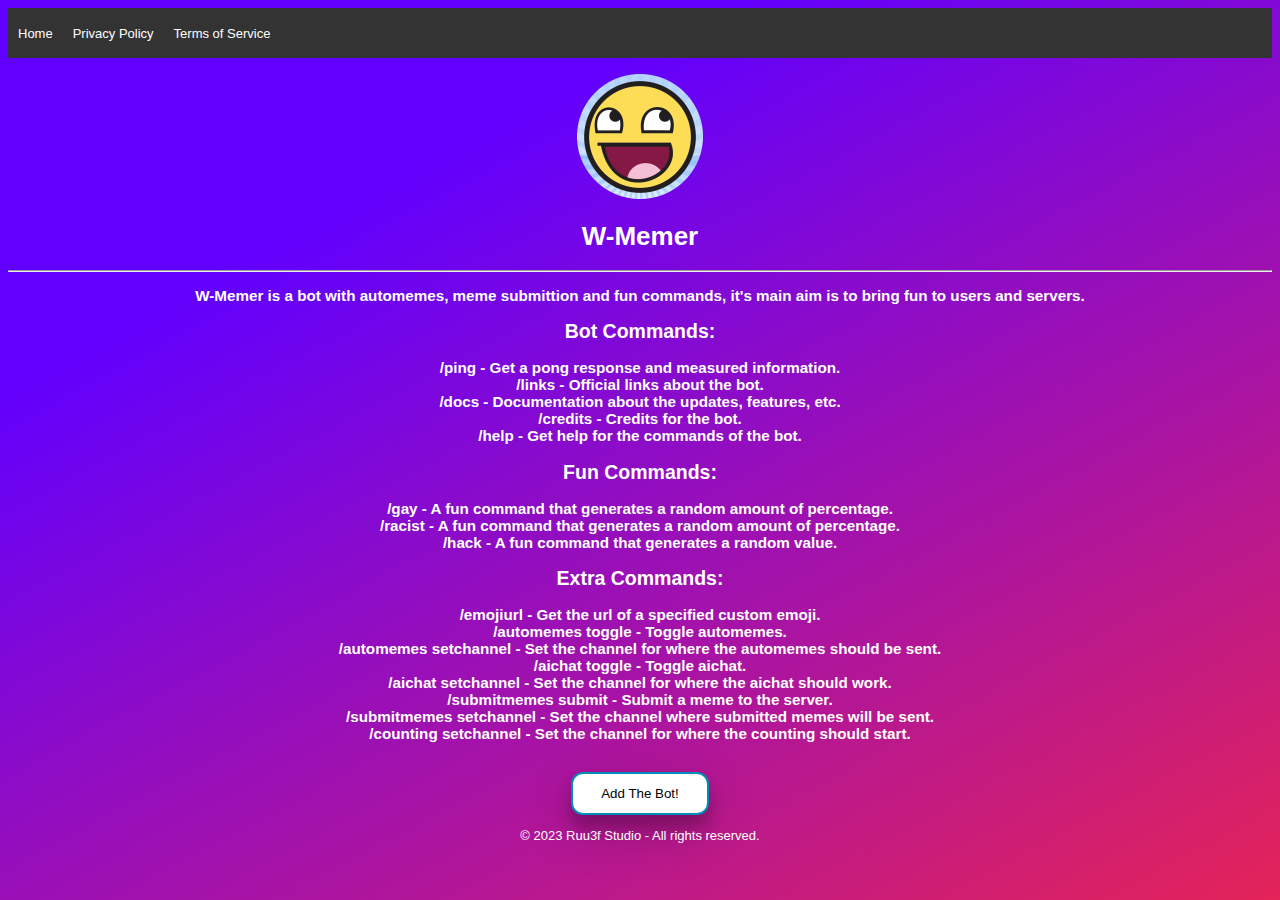
==== index.html @ cdd9741a "Add files via upload" ====
<!doctype html>
<html>
<head>
<title>W-Memer</title>
<link rel="icon" type="image/x-icon" href="logo.png">
<meta property="description" content="Official website for W-Memer discord bot.">
<meta name="theme-color" content="#2f3136">
<style>
body {
color: white;
background-image: url("bgimg.png");
font-family: sans-serif;
font-style: normal;
font-size: 13px;
}
button {
background-color: white;
color: black;
transition-duration: 0.4s;
box-shadow: 0 12px 16px 0 rgba(0,0,0,0.24), 0 17px 50px 0 rgba(0,0,0,0.19);
border-radius: 12px;
padding: 12px 28px;
border: 2px solid #008CBA;
}
nav {
  display: flex;
  justify-content: space-between;
  align-items: center;
  background-color: #333;
  color: #fff;
  height: 50px;
}

nav ul {
  display: flex;
  list-style: none;
  margin: 0;
  padding: 0;
}

nav li {
  margin: 0 10px;
}

nav a {
  color: #fff;
  text-decoration: none;
}

nav a:hover {
  color: #ccc;
}

</style>
</head>
<body align="center">
    <nav>
        <ul>
          <li><a href="index.html">Home</a></li>
          <li><a href="privacypolicy.html">Privacy Policy</a></li>
          <li><a href="termsofservice.html">Terms of Service</a></li>
        </ul>
      </nav>
<br>      
<img src="logo.png">
<h1>W-Memer</h1>
<hr>
<h3>W-Memer is a bot with automemes, meme submittion and fun commands, it's main aim is to bring fun to users and servers.</h3>
    <h2>Bot Commands:</h2>
    <h3>
    /ping - Get a pong response and measured information.
    <br>
    /links - Official links about the bot.
    <br>
    /docs - Documentation about the updates, features, etc.
    <br>
    /credits - Credits for the bot.
    <br>
    /help - Get help for the commands of the bot.
  </h3>
    <h2>Fun Commands:</h2>
    <h3>
    /gay - A fun command that generates a random amount of percentage.
    <br>
    /racist - A fun command that generates a random amount of percentage.
    <br>
    /hack - A fun command that generates a random value.
  </h3>
    <h2>Extra Commands:</h2>
  <h3>
    /emojiurl - Get the url of a specified custom emoji.
    <br>
    /automemes toggle - Toggle automemes.
    <br>
    /automemes setchannel - Set the channel for where the automemes should be sent.
    <br>
    /aichat toggle - Toggle aichat.
    <br>
    /aichat setchannel - Set the channel for where the aichat should work.
    <br>
    /submitmemes submit - Submit a meme to the server.
    <br>
    /submitmemes setchannel - Set the channel where submitted memes will be sent.
    <br>
    /counting setchannel - Set the channel for where the counting should start.
  </h3>
<br>
<a href=https://dsc.gg/w-memer>
<button>Add The Bot!</button>
</a>
<br>
<footer class="border-t border-gray-200 dark:border-slate-800">
    <div class="max-w-6xl mx-auto px-4 sm:px-6">
      <p class="my-0 copy text-center">&copy; 2023 Ruu3f Studio - All rights reserved.</p>
      </div>
      </footer>

</body>
</html>
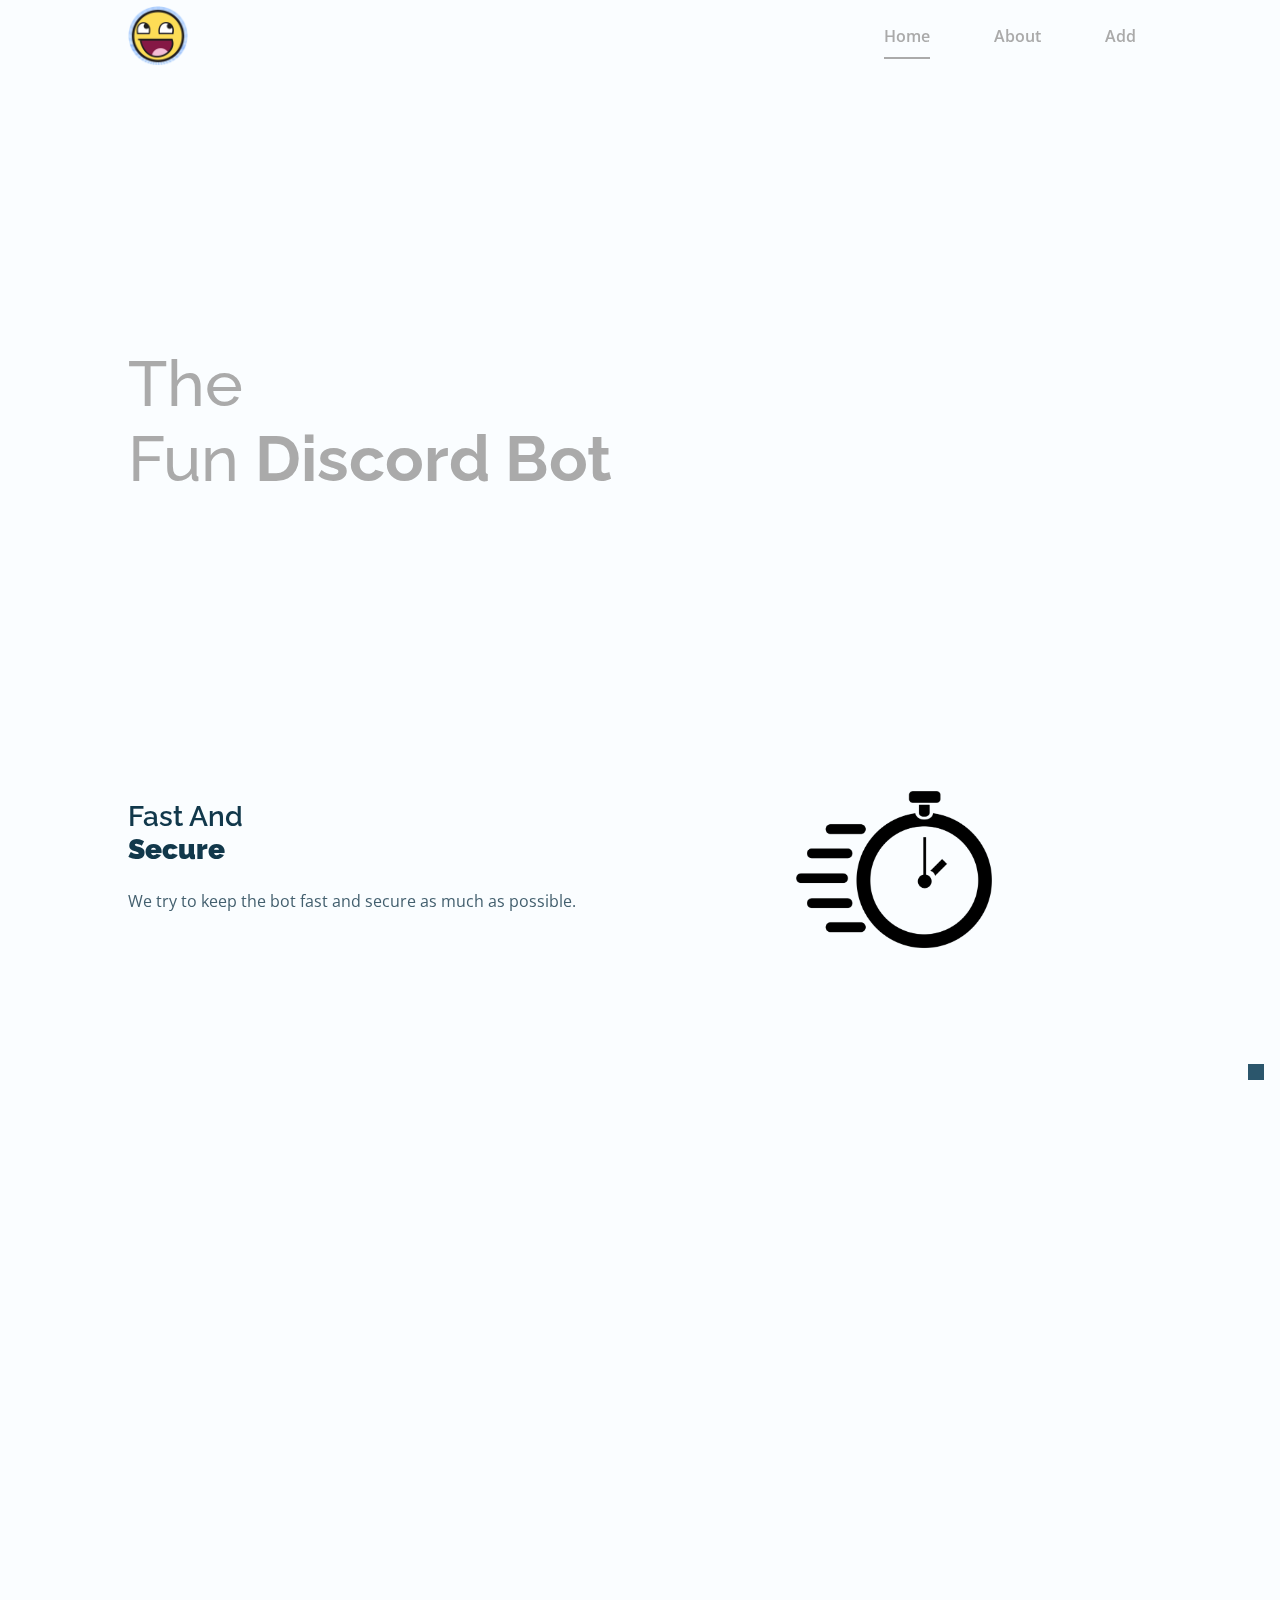
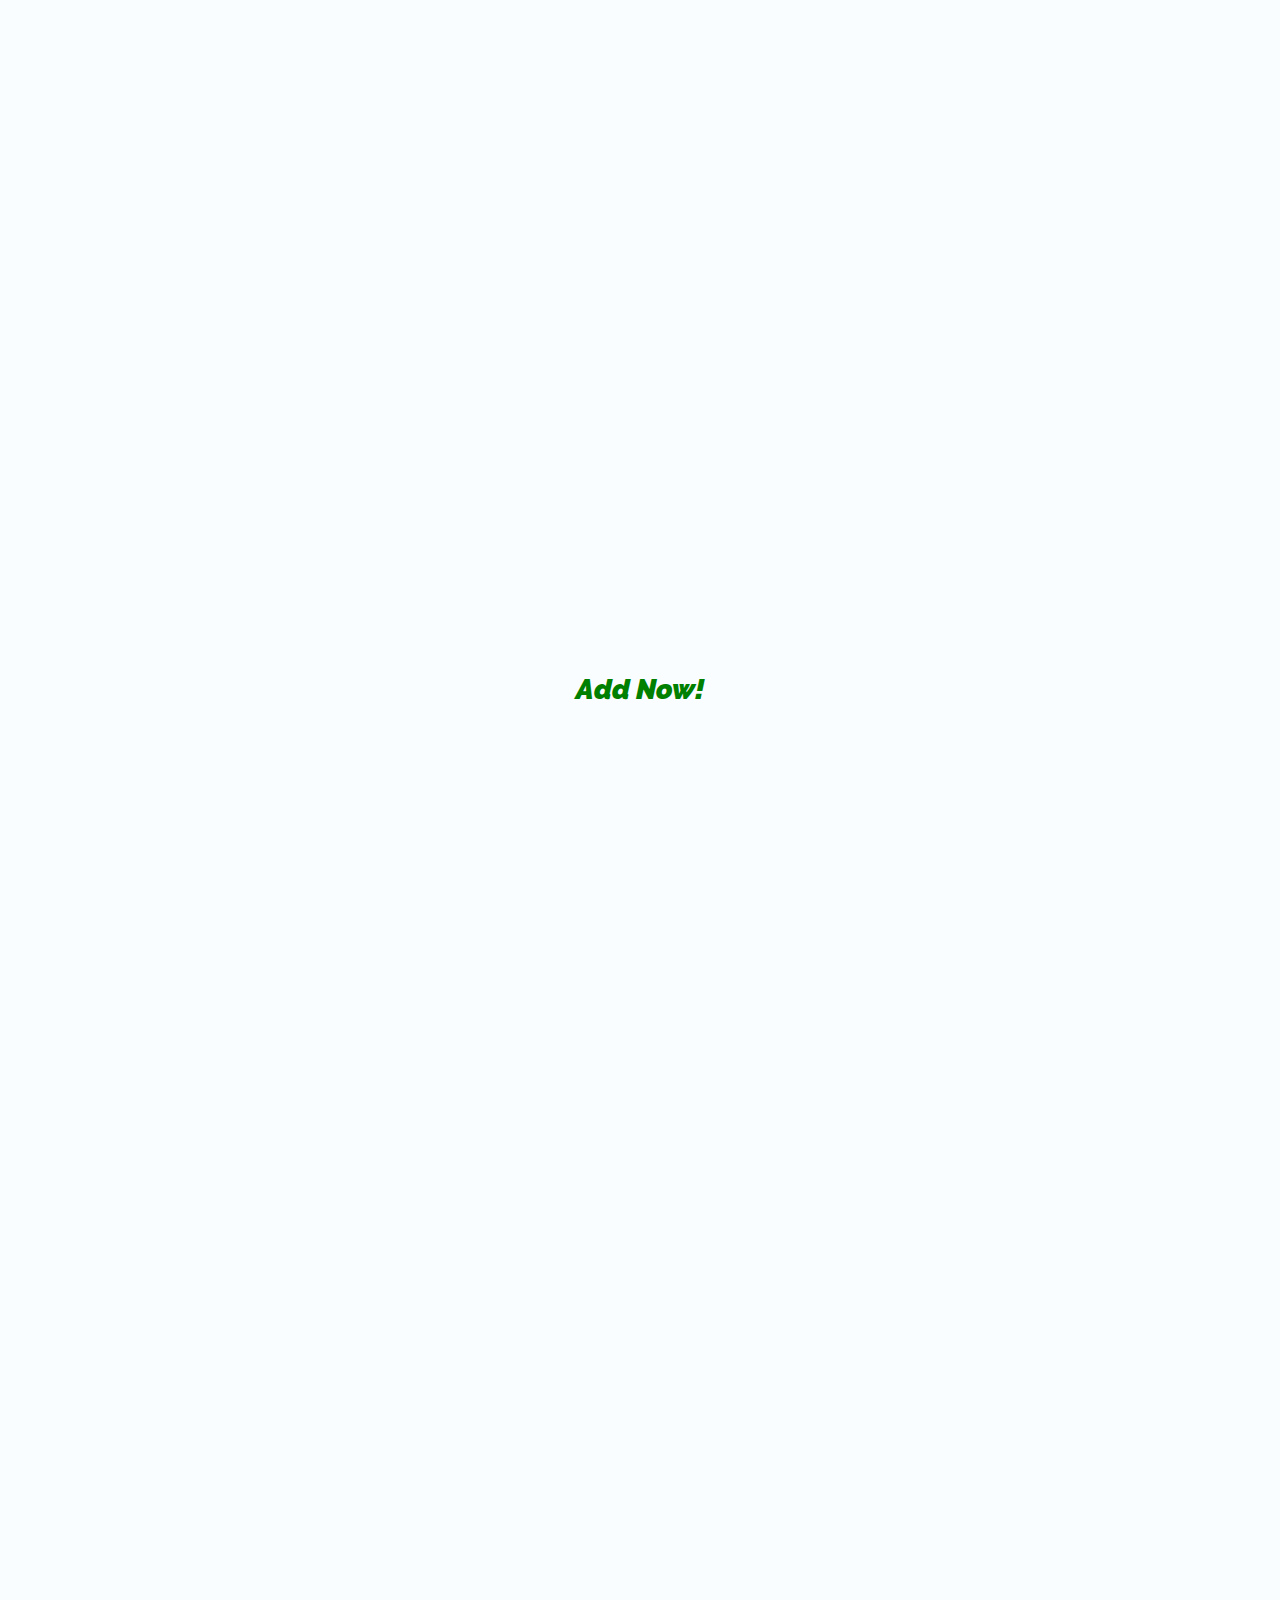
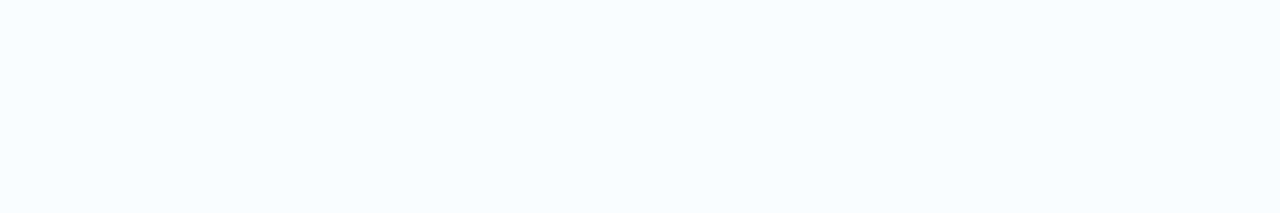
==== commit 44e07810: "Add files via upload" ====
--- a/index.html
+++ b/index.html
@@ -1,119 +1,242 @@
-<!doctype html>
-<html>
-<head>
-<title>W-Memer</title>
-<link rel="icon" type="image/x-icon" href="logo.png">
-<meta property="description" content="Official website for W-Memer discord bot.">
-<meta name="theme-color" content="#2f3136">
-<style>
-body {
-color: white;
-background-image: url("bgimg.png");
-font-family: sans-serif;
-font-style: normal;
-font-size: 13px;
-}
-button {
-background-color: white;
-color: black;
-transition-duration: 0.4s;
-box-shadow: 0 12px 16px 0 rgba(0,0,0,0.24), 0 17px 50px 0 rgba(0,0,0,0.19);
-border-radius: 12px;
-padding: 12px 28px;
-border: 2px solid #008CBA;
-}
-nav {
-  display: flex;
-  justify-content: space-between;
-  align-items: center;
-  background-color: #333;
-  color: #fff;
-  height: 50px;
-}
-
-nav ul {
-  display: flex;
-  list-style: none;
-  margin: 0;
-  padding: 0;
-}
-
-nav li {
-  margin: 0 10px;
-}
-
-nav a {
-  color: #fff;
-  text-decoration: none;
-}
-
-nav a:hover {
-  color: #ccc;
-}
-
-</style>
-</head>
-<body align="center">
-    <nav>
-        <ul>
-          <li><a href="index.html">Home</a></li>
-          <li><a href="privacypolicy.html">Privacy Policy</a></li>
-          <li><a href="termsofservice.html">Terms of Service</a></li>
-        </ul>
-      </nav>
-<br>      
-<img src="logo.png">
-<h1>W-Memer</h1>
-<hr>
-<h3>W-Memer is a bot with automemes, meme submittion and fun commands, it's main aim is to bring fun to users and servers.</h3>
-    <h2>Bot Commands:</h2>
-    <h3>
-    /ping - Get a pong response and measured information.
-    <br>
-    /links - Official links about the bot.
-    <br>
-    /docs - Documentation about the updates, features, etc.
-    <br>
-    /credits - Credits for the bot.
-    <br>
-    /help - Get help for the commands of the bot.
-  </h3>
-    <h2>Fun Commands:</h2>
-    <h3>
-    /gay - A fun command that generates a random amount of percentage.
-    <br>
-    /racist - A fun command that generates a random amount of percentage.
-    <br>
-    /hack - A fun command that generates a random value.
-  </h3>
-    <h2>Extra Commands:</h2>
-  <h3>
-    /emojiurl - Get the url of a specified custom emoji.
-    <br>
-    /automemes toggle - Toggle automemes.
-    <br>
-    /automemes setchannel - Set the channel for where the automemes should be sent.
-    <br>
-    /aichat toggle - Toggle aichat.
-    <br>
-    /aichat setchannel - Set the channel for where the aichat should work.
-    <br>
-    /submitmemes submit - Submit a meme to the server.
-    <br>
-    /submitmemes setchannel - Set the channel where submitted memes will be sent.
-    <br>
-    /counting setchannel - Set the channel for where the counting should start.
-  </h3>
-<br>
-<a href=https://dsc.gg/w-memer>
-<button>Add The Bot!</button>
-</a>
-<br>
-<footer class="border-t border-gray-200 dark:border-slate-800">
-    <div class="max-w-6xl mx-auto px-4 sm:px-6">
-      <p class="my-0 copy text-center">&copy; 2023 Ruu3f Studio - All rights reserved.</p>
-      </div>
-      </footer>
-
-</body>
-</html>+<!DOCTYPE html>
+    <html lang="en">
+    <head>
+        <meta charset="UTF-8">
+        <meta name="viewport" content="width=device-width, initial-scale=1.0">
+
+        <link rel="shortcut icon" href="assets/img/favicon.png" type="image/png">
+
+        <!--=============== REMIXICONS ===============-->
+        <link href="https://cdn.jsdelivr.net/npm/remixicon@2.5.0/fonts/remixicon.css" rel="stylesheet">
+        
+        <!--=============== SWIPER CSS ===============-->
+        <link rel="stylesheet" href="swiper-bundle.min.css">
+
+        <!--=============== CSS ===============-->
+        <link rel="stylesheet" href="styles.css">
+
+        <title>W-Memer</title>
+        <link rel="icon" type="image/x-icon" href="logo.png">
+        <meta property="description" content="Official website for W-Memer discord bot.">
+        <meta name="theme-color" content="#2f3136">
+    </head>
+    <body link=green alink=green vlink=green>
+        <header class="header" id="header">
+            <nav class="nav container">
+                <a href="#" class="nav__logo">
+				<img src='logo.png' height=60px width=60px align=middle>
+				</a>
+
+                <div class="nav__menu" id="nav-menu">
+                    <ul class="nav__list">
+                        <li class="nav__item">
+                            <a href="#home" class="nav__link active-link">Home</a>
+                        </li>
+                        <li class="nav__item">
+                            <a href="#about" class="nav__link">About</a>
+                        </li>
+                        
+                        <li class="nav__item">
+                            <a href="#place" class="nav__link">Add</a>
+                        </li>
+                    </ul>
+
+                    <div class="nav__dark">
+                        <!-- Theme change button -->
+                        <span class="change-theme-name">Dark mode</span>
+                        <i class="ri-moon-line change-theme" id="theme-button"></i>
+                    </div>
+
+                    <i class="ri-close-line nav__close" id="nav-close"></i>
+                </div>
+
+                <div class="nav__toggle" id="nav-toggle">
+                    <i class="ri-function-line"></i>
+                </div>
+            </nav>
+        </header>
+
+        <main class="main">
+            <!--==================== HOME ====================-->
+				<section class="home" id="home">
+                <img href="logo.png"></img>
+                <div class="home__container container grid">
+                    <div class="home__data">
+                        <h1 class="home__data-title">The <br> Fun <b>Discord Bot</b></h1>
+
+                    </div>
+
+
+                    
+
+                        </div>
+                    </div>
+                </div>
+            </section>
+
+            <!--==================== ABOUT ====================-->
+            <section class="about section" id="about">
+                <div class="about__container container grid">
+                    <div class="about__data">
+			    <h2 class="section__title about__title">Fast And <br> <b> Secure </b></h2>
+                        <p class="about__description">
+			
+
+						We try to keep the bot fast and secure as much as possible.
+                        </p>
+                    </div>
+
+                    <div class="about__img">
+                        <div class="about__img-overlay">
+                            <img src="about1.png" alt="" class="about__img-one">
+                        </div>
+
+                        <div class="about__img-overlay">
+                            <img src="about2.jpg" alt="" class="about__img-two">
+                        </div>
+                    </div>
+                </div>
+            </section>
+			<section class="about section" id="about">
+                <div class="about__container container grid">
+                    <div class="about__data">
+			    <h1 class="section__title about__title", align=center><b>Updates</b></h1>
+                        <p class="about__description">
+						We keep the bot updated with new features and safety.
+                        </p>
+                    </div>
+
+                    <div class="about__img">
+                        <div class="about__img-overlay">
+                            <img src="about2.png" alt="" class="about__img-one">
+                        </div>
+
+                        <div class="about__img-overlay">
+                            <img src="about2.jpg" alt="" class="about__img-two">
+                        </div>
+                    </div>
+                </div>
+            </section>
+            
+			<section class="about section" id="about">
+                <div class="about__container container grid">
+                    <div class="about__data">
+			    <h1 class="section__title about__title", align=center><b>Your Data</b></h1>
+                        <p class="about__description">
+						We believe in transparency when it comes to your data, we do not collect personal data.
+                        </p>
+                    </div>
+
+                    <div class="about__img">
+                        <div class="about__img-overlay">
+                            <img src="about3.png" alt="" class="about__img-one">
+                        </div>
+
+                        <div class="about__img-overlay">
+                            <img src="about2.jpg" alt="" class="about__img-two">
+                        </div>
+                    </div>
+                </div>
+            </section>
+			
+			<section class="about section" id="about">
+                <div class="about__container container grid">
+                    <div class="about__data">
+			    <h1 class="section__title about__title", align=center><b>Reliability</b></h1>
+                        <p class="about__description">
+						Our bot has a 90.2%+ uptime and it barely does not work.
+                        </p>
+                    </div>
+
+                    <div class="about__img">
+                        <div class="about__img-overlay">
+                            <img src="about4.png" alt="" class="about__img-one">
+                        </div>
+
+                        <div class="about__img-overlay">
+                            <img src="about2.jpg" alt="" class="about__img-two">
+                        </div>
+                    </div>
+                </div>
+            </section>
+            <!--==================== DISCOVER ====================-->
+            
+
+            
+
+            <!--==================== VIDEO ====================-->
+            <section class="video section" id='place'>
+                <h2 class="section__title"><b><i><a href="https://dsc.gg/w-memer">Add Now!</b></i></a></h2>
+
+                <div class="video__container container">
+                    <p class="video__description">Click "Add Now!" to start your journey with W-Memer
+                    </p>
+
+                    <div class="video__content">
+                        <video id="video-file">
+                            <source src="video.mp4" type="video/mp4">
+                        </video>
+
+                        <button class="button button--flex video__button" id="video-button">
+                            <i class="ri-play-line video__button-icon" id="video-icon"></i>
+                        </button>
+                    </div>
+                </div>
+            </section>
+
+
+            <!--==================== SUBSCRIBE ====================-->
+            
+            
+            <!--==================== SPONSORS ====================-->
+            <section class="sponsor section">
+                <div class="sponsor__container container grid">
+                    <div class="sponsor__content">
+                        <a href="https://discord.gg/ruu3fstudio">
+						<img src="e.png" alt="" class="sponsor__img">
+						</a>
+                        <center>Built by<br><b>Ruu3f Studio</b></center>
+					</div>
+                   
+                </div>
+            </section>
+        </main>
+
+        <!--==================== FOOTER ====================-->
+        <footer class="footer section">
+            <div class="footer__container container grid">
+                <div class="footer__content grid">
+                    <div class="footer__data">
+                        <h3 class="footer__title">W-Memer</h3>
+                        <p class="footer__description">You only need W-Memer on your server, nothing else, because
+                            we offer you the <br> experience.
+                        </p>
+                        
+                    </div>
+    
+                   
+
+                <div class="footer__rights">
+                    <p class="footer__copy" align=bottom>&#169; 2023 Ruu3f. All rigths reserved. </p>
+                    <div class="footer__terms">
+                        <a href="https://w-memer.tk/privacy" class="footer__terms-link" align=bottom>Privacy Policy</a>
+                    </div>
+                </div>
+            </div>
+        </footer>
+
+         <!--========== SCROLL UP ==========-->
+        <a href="#" class="scrollup" id="scroll-up">
+            <i class="ri-arrow-up-line scrollup__icon"></i>
+        </a>
+
+        <!--=============== SCROLL REVEAL===============-->
+        <script src="scrollreveal.min.js"></script>
+        
+        <!--=============== SWIPER JS ===============-->
+        <script src="swiper-bundle.min.js"></script>
+
+        <!--=============== MAIN JS ===============-->
+        <script src="main.js"></script>
+    </body>
+</html>
--- a/styles.css
+++ b/styles.css
@@ -0,0 +1,1053 @@
+/*=============== GOOGLE FONTS ===============*/
+@import url("https://fonts.googleapis.com/css2?family=Open+Sans:wght@400;600&family=Raleway:wght@500;600;700&display=swap");
+
+/*=============== VARIABLES CSS ===============*/
+:root {
+  --header-height: 3rem;
+
+  /*========== Colors ==========*/
+  /* Change favorite color to match images */
+  /*Green dark 190 - Green 171 - Grren Blue 200*/
+    /* Change favorite color to match images */
+  /*Green dark 190 - Green 171 - Grren Blue 200*/
+  --hue-color: 200;
+
+  /* HSL color mode */
+  --first-color: hsl(var(--hue-color), 64%, 22%);
+  --first-color-second: hsl(var(--hue-color), 64%, 22%);
+  --first-color-alt: hsl(var(--hue-color), 64%, 15%);
+  --title-color: hsl(var(--hue-color), 64%, 18%);
+  --text-color: hsl(var(--hue-color), 24%, 35%);
+  --text-color-light: hsl(var(--hue-color), 8%, 60%);
+  --input-color: hsl(var(--hue-color), 24%, 97%);
+  --body-color: hsl(var(--hue-color), 100%, 99%);
+  --white-color: #AAA;
+  --scroll-bar-color: hsl(var(--hue-color), 12%, 90%);
+  --scroll-thumb-color: hsl(var(--hue-color), 12%, 75%);
+
+
+  /*========== Font and typography ==========*/
+  --body-font: 'Open Sans', sans-serif;
+  --title-font: 'Raleway', sans-serif;
+  --biggest-font-size: 2.5rem;
+  --h1-font-size: 1.5rem;
+  --h2-font-size: 1.25rem;
+  --h3-font-size: 1rem;
+  --normal-font-size: .938rem;
+  --small-font-size: .813rem;
+  --smaller-font-size: .75rem;
+
+  /*========== Font weight ==========*/
+  --font-medium: 500;
+  --font-semi-bold: 600;
+
+  /*========== Margenes Bottom ==========*/
+  --mb-0-25: .25rem;
+  --mb-0-5: .5rem;
+  --mb-0-75: .75rem;
+  --mb-1: 1rem;
+  --mb-1-25: 1.25rem;
+  --mb-1-5: 1.5rem;
+  --mb-2: 2rem;
+  --mb-2-5: 2.5rem;
+
+  /*========== z index ==========*/
+  --z-tooltip: 10;
+  --z-fixed: 100;
+
+  /*========== Hover overlay ==========*/
+  --img-transition: .3s;
+  --img-hidden: hidden;
+  --img-scale: scale(1.1);
+}
+
+@media screen and (min-width: 968px) {
+  :root {
+    --biggest-font-size: 4rem;
+    --h1-font-size: 2.25rem;
+    --h2-font-size: 1.75rem;
+    --h3-font-size: 1.25rem;
+    --normal-font-size: 1rem;
+    --small-font-size: .875rem;
+    --smaller-font-size: .813rem;
+  }
+}
+
+/*========== Variables Dark theme ==========*/
+body.dark-theme {
+  --first-color-second: hsl(var(--hue-color), 54%, 12%);
+  --title-color: hsl(var(--hue-color), 24%, 95%);
+  --text-color: hsl(var(--hue-color), 8%, 75%);
+  --input-color: hsl(var(--hue-color), 29%, 16%);
+  --body-color: hsl(var(--hue-color), 29%, 12%);
+  --scroll-bar-color: hsl(var(--hue-color), 12%, 48%);
+  --scroll-thumb-color: hsl(var(--hue-color), 12%, 36%);
+}
+
+/*========== Button Dark/Light ==========*/
+.nav__dark {
+  display: flex;
+  align-items: center;
+  column-gap: 2rem;
+  position: absolute;
+  left: 3rem;
+  bottom: 4rem;
+}
+
+.change-theme, .change-theme-name {
+  color: var(--text-color);
+}
+
+.change-theme {
+  cursor: pointer;
+  font-size: 1rem;
+}
+
+.change-theme-name {
+  font-size: var(--small-font-size);
+}
+
+/*=============== BASE ===============*/
+* {
+  box-sizing: border-box;
+  padding: 0;
+  margin: 0;
+}
+
+html {
+  scroll-behavior: smooth;
+}
+
+body {
+  margin: var(--header-height) 0 0 0;
+  font-family: var(--body-font);
+  font-size: var(--normal-font-size);
+  background-color: var(--body-color);
+  color: var(--text-color);
+}
+
+h1, h2, h3 {
+  color: var(--title-color);
+  font-weight: var(--font-semi-bold);
+  font-family: var(--title-font);
+}
+
+ul {
+  list-style: none;
+}
+
+a {
+  text-decoration: none;
+}
+
+img,
+video {
+  max-width: 100%;
+  height: auto;
+}
+
+button,
+input {
+  border: none;
+  font-family: var(--body-font);
+  font-size: var(--normal-font-size);
+}
+
+button {
+  cursor: pointer;
+}
+
+input {
+  outline: none;
+}
+
+.main {
+  overflow-x: hidden;
+}
+
+/*=============== REUSABLE CSS CLASSES ===============*/
+.section {
+  padding: 4.5rem 0 2.5rem;
+}
+
+.section__title {
+  font-size: var(--h2-font-size);
+  color: var(--title-color);
+  text-align: center;
+  text-transform: capitalize;
+  margin-bottom: var(--mb-2);
+}
+
+.container {
+  max-width: 968px;
+  margin-left: var(--mb-1);
+  margin-right: var(--mb-1);
+}
+
+.grid {
+  display: grid;
+  gap: 1.5rem;
+}
+
+/*=============== HEADER ===============*/
+.header {
+  width: 100%;
+  position: fixed;
+  top: 0;
+  left: 0;
+  z-index: var(--z-fixed);
+  background-color: transparent;
+}
+
+/*=============== NAV ===============*/
+.nav {
+  height: var(--header-height);
+  display: flex;
+  justify-content: space-between;
+  align-items: center;
+}
+
+.nav__logo, .nav__toggle {
+  color: var(--white-color);
+}
+
+.nav__logo {
+  font-weight: var(--font-semi-bold);
+}
+
+.nav__toggle {
+  font-size: 1.2rem;
+  cursor: pointer;
+}
+
+.nav__menu {
+  position: relative;
+}
+
+@media screen and (max-width: 767px) {
+  .nav__menu {
+    position: fixed;
+    background-color: var(--body-color);
+    top: 0;
+    right: -100%;
+    width: 70%;
+    height: 100%;
+    box-shadow: -1px 0 4px rgba(14, 55, 63, 0.15);
+    padding: 3rem;
+    transition: .4s;
+  }
+}
+
+.nav__list {
+  display: flex;
+  flex-direction: column;
+  row-gap: 2.5rem;
+}
+
+.nav__link {
+  color: var(--text-color-light);
+  font-weight: var(--font-semi-bold);
+  text-transform: uppercase;
+}
+
+.nav__link:hover {
+  color: var(--text-color);
+}
+
+.nav__close {
+  position: absolute;
+  top: .75rem;
+  right: 1rem;
+  font-size: 1.5rem;
+  color: var(--title-color);
+  cursor: pointer;
+}
+
+/* show menu */
+.show-menu {
+  right: 0;
+}
+
+/* Change background header */
+.scroll-header {
+  background-color: var(--body-color);
+  box-shadow: 0 0 4px rgba(14, 55, 63, 0.15);
+}
+
+.scroll-header .nav__logo,
+.scroll-header .nav__toggle {
+  color: var(--title-color);
+}
+
+/* Active link */
+.active-link {
+  position: relative;
+  color: var(--title-color);
+}
+
+.active-link::before {
+  content: '';
+  position: absolute;
+  background-color: var(--title-color);
+  width: 100%;
+  height: 2px;
+  bottom: -.75rem;
+  left: 0;
+}
+
+/*=============== HOME ===============*/
+.home__img {
+	display: block;
+	margin-left: auto;
+	margin-right: auto;
+	width: 50%
+}
+.center {
+  display: block;
+  margin-left: auto;
+  margin-right: auto;
+  width: 50%;
+}
+.home__container {
+  position: relative;
+  height: calc(100vh - var(--header-height));
+  align-content: center;
+  row-gap: 3rem;
+}
+
+.home__data-subtitle, 
+.home__data-title, 
+.home__social-link, 
+.home__info {
+  color: var(--white-color);
+}
+
+.home__data-subtitle {
+  display: block;
+  font-weight: var(--font-semi-bold);
+  margin-bottom: var(--mb-0-75);
+}
+
+.home__data-title {
+  font-size: var(--biggest-font-size);
+  font-weight: var(--font-medium);
+  margin-bottom: var(--mb-3-6);
+}
+
+.home__social {
+  display: flex;
+  flex-direction: column;
+  row-gap: 1.5rem;
+}
+
+.home__social-link {
+  font-size: 1.2rem;
+  width: max-content;
+}
+
+.home__info {
+  background-color: var(--first-color);
+  display: flex;
+  padding: 1.5rem 1rem;
+  align-items: center;
+  column-gap: .5rem;
+  position: absolute;
+  right: 0;
+  bottom: 1rem;
+  width: 228px;
+}
+
+.home__info-title {
+  display: block;
+  font-size: var(--small-font-size);
+  font-weight: var(--font-semi-bold);
+  margin-bottom: var(--mb-0-75);
+}
+
+.home__info-button {
+  font-size: var(--smaller-font-size);
+}
+
+.home__info-overlay {
+  overflow: var(--img-hidden);
+}
+
+.home__info-img {
+  width: 145px;
+  transition: var(--img-transition);
+}
+
+.home__info-img:hover {
+  transform: var(--img-scale);
+}
+
+/*=============== BUTTONS ===============*/
+.button {
+  display: inline-block;
+  background-color: var(--first-color);
+  color: var(--white-color);
+  padding: 1rem 2rem;
+  font-weight: var(--font-semi-bold);
+  transition: .3s;
+  align-items: center;
+  
+}
+
+.button:hover {
+  background-color: var(--first-color-alt);
+}
+
+.button--flex {
+  display: flex;
+  align-items: center;
+  column-gap: .25rem;
+}
+
+.button--link {
+  background: none;
+  padding: 0;
+}
+
+.button--link:hover {
+  background: none;
+}
+
+/*=============== ABOUT ===============*/
+.about__data {
+  text-align: center;
+}
+
+.about__container {
+  row-gap: 2.5rem;
+}
+
+.about__description {
+  margin-bottom: var(--mb-2);
+}
+
+.about__img {
+  display: flex;
+  column-gap: 1rem;
+  align-items: center;
+  justify-content: center;
+}
+
+.about__img-overlay {
+  overflow: var(--img-hidden);
+}
+
+.about__img-one {
+  width: 130px;
+}
+
+.about__img-two {
+  width: 180px;
+}
+
+.about__img-one, 
+.about__img-two {
+  transition: var(--img-transition);
+}
+
+.about__img-one:hover, 
+.about__img-two:hover {
+  transform: var(--img-scale);
+}
+
+/*=============== DISCOVER ===============*/
+.discover__card {
+  position: relative;
+  width: 200px;
+  overflow: var(--img-hidden);
+}
+
+.discover__data {
+  position: absolute;
+  bottom: 1.5rem;
+  left: 1rem;
+}
+
+.discover__title, 
+.discover__description {
+  color: var(--white-color);
+}
+
+.discover__title {
+  font-size: var(--h3-font-size);
+  margin-bottom: var(--mb-0-25);
+}
+
+.discover__description {
+  display: block;
+  font-size: var(--smaller-font-size);
+}
+
+.discover__img {
+  transition: var(--img-transition);
+}
+
+.discover__img:hover {
+  transform: var(--img-scale);
+}
+
+.swiper-container-3d .swiper-slide-shadow-left,
+.swiper-container-3d .swiper-slide-shadow-right {
+  background-image: none;
+}
+
+/*=============== EXPERIENCE ===============*/
+.experience__container {
+  row-gap: 2.5rem;
+  justify-content: center;
+  justify-items: center;
+}
+
+.experience__content {
+  grid-template-columns: repeat(3, 1fr);
+  column-gap: 1rem;
+  justify-items: center;
+  padding: 0 2rem;
+}
+
+.experience__number {
+  font-size: var(--h2-font-size);
+  font-weight: var(--font-semi-bold);
+  margin-bottom: var(--mb-0-5);
+}
+
+.experience__description {
+  font-size: var(--small-font-size);
+}
+
+.experience__img {
+  position: relative;
+  padding-bottom: 2rem;
+}
+
+.experience__img-one, 
+.experience__img-two {
+  transition: var(--img-transition);
+}
+
+.experience__img-one:hover, 
+.experience__img-two:hover {
+  transform: var(--img-scale);
+}
+
+.experience__overlay {
+  overflow: var(--img-hidden);
+}
+
+.experience__overlay:nth-child(1) {
+  width: 263px;
+  margin-right: 2rem;
+}
+
+.experience__overlay:nth-child(2) {
+  width: 120px;
+  position: absolute;
+  top: 2rem;
+  right: 0;
+}
+
+/*=============== VIDEO ===============*/
+.video__container {
+  padding-bottom: 1rem;
+}
+
+.video__description {
+  text-align: center;
+  margin-bottom: var(--mb-2-5);
+}
+
+.video__content {
+  position: relative;
+}
+
+.video__button {
+  position: absolute;
+  right: 1rem;
+  bottom: -1rem;
+  padding: 1rem 1.5rem;
+}
+
+.video__button-icon {
+  font-size: 1.2rem;
+}
+
+/*=============== PLACES ===============*/
+.place__card, .place__img {
+  height: 230px;
+}
+
+.place__container {
+  grid-template-columns: repeat(2, max-content);
+  justify-content: center;
+}
+
+.place__card {
+  position: relative;
+  overflow: var(--img-hidden);
+}
+
+.place__card:hover .place__img {
+  transform: var(--img-scale);
+}
+
+.place__img {
+  transition: var(--img-transition);
+}
+
+.place__content, .place__title {
+  color: var(--white-color);
+}
+
+.place__content {
+  position: absolute;
+  top: 0;
+  left: 0;
+  width: 100%;
+  height: 100%;
+  display: flex;
+  flex-direction: column;
+  justify-content: space-between;
+  padding: .75rem .75rem 1rem;
+}
+
+.place__rating {
+  align-self: flex-end;
+  display: flex;
+  align-items: center;
+}
+
+.place__rating-icon {
+  font-size: .75rem;
+  margin-right: var(--mb-0-25);
+}
+
+.place__rating-number {
+  font-size: var(--small-font-size);
+}
+
+.place__subtitle, .place__price {
+  display: block;
+}
+
+.place__title {
+  font-size: var(--h3-font-size);
+  margin-bottom: var(--mb-0-25);
+}
+
+.place__subtitle {
+  font-size: var(--smaller-font-size);
+  margin-bottom: var(--mb-1-25);
+}
+
+.place__button {
+  position: absolute;
+  right: 0;
+  bottom: 0;
+  padding: .75rem 1rem;
+}
+
+/*=============== SUBSCRIBE ===============*/
+.subscribe__bg {
+  background-color: var(--first-color-second);
+  padding: 2.5rem 0;
+}
+
+.subscribe__title, 
+.subscribe__description {
+  color: var(--white-color);
+}
+
+.subscribe__description {
+  text-align: center;
+  margin-bottom: var(--mb-2-5);
+}
+
+.subscribe__form {
+  background-color: var(--input-color);
+  padding: .5rem;
+  display: flex;
+  justify-content: space-between;
+}
+
+.subscribe__input {
+  width: 70%;
+  padding-right: .5rem;
+  background-color: var(--input-color);
+  color: var(--text-color);
+}
+
+.subscribe__input::placeholder {
+  color: var(--text-color);
+}
+
+/*=============== SPONSORS ===============*/
+.sponsor__container {
+  grid-template-columns: repeat(auto-fit, minmax(110px, 1fr));
+  justify-items: center;
+  row-gap: 3.5rem;
+}
+
+.sponsor__content:hover .sponsor__img {
+  filter: invert(0.5);
+}
+
+.sponsor__img {
+  width: 90px;
+  filter: invert(0.7);
+  transition: var(--img-transition);
+}
+
+/*=============== FOOTER ===============*/
+.footer__container {
+  row-gap: 5rem;
+}
+
+.footer__content {
+  grid-template-columns: repeat(auto-fit, minmax(220px, 1fr));
+  row-gap: 2rem;
+}
+
+.footer__title, 
+.footer__subtitle {
+  font-size: var(--h3-font-size);
+}
+
+.footer__title {
+  margin-bottom: var(--mb-0-5);
+}
+
+.footer__description {
+  margin-bottom: var(--mb-2);
+}
+
+.footer__social {
+  font-size: 1.25rem;
+  color: var(--title-color);
+  margin-right: var(--mb-1-25);
+}
+
+.footer__subtitle {
+  margin-bottom: var(--mb-1);
+}
+
+.footer__item {
+  margin-bottom: var(--mb-0-75);
+}
+
+.footer__link {
+  color: var(--text-color);
+}
+
+.footer__link:hover {
+  color: var(--title-color);
+}
+
+.footer__rights {
+  display: flex;
+  flex-direction: column;
+  row-gap: 1.5rem;
+  text-align: center;
+}
+
+.footer__copy, .footer__terms-link {
+  font-size: var(--small-font-size);
+  color: var(--text-color-light);
+}
+
+.footer__terms {
+  display: flex;
+  column-gap: 1.5rem;
+  justify-content: center;
+}
+
+.footer__terms-link:hover {
+  color: var(--text-color);
+}
+
+/*========== SCROLL UP ==========*/
+.scrollup {
+  position: fixed;
+  right: 1rem;
+  bottom: -20%;
+  background-color: var(--first-color);
+  padding: .5rem;
+  display: flex;
+  opacity: .9;
+  z-index: var(--z-tooltip);
+  transition: .4s;
+}
+
+.scrollup:hover {
+  background-color: var(--first-color-alt);
+  opacity: 1;
+}
+
+.scrollup__icon {
+  color: var(--white-color);
+  font-size: 1.2rem;
+}
+
+/* Show scroll */
+.show-scroll {
+  bottom: 5rem;
+}
+
+/*=============== SCROLL BAR ===============*/
+::-webkit-scrollbar {
+  width: .60rem;
+  background-color: var(--scroll-bar-color);
+}
+
+::-webkit-scrollbar-thumb {
+  background-color: var(--scroll-thumb-color);
+}
+
+::-webkit-scrollbar-thumb:hover {
+  background-color: var(--text-color-light);
+}
+
+/*=============== MEDIA QUERIES ===============*/
+/* For small devices */
+@media screen and (max-width: 340px) {
+  .place__container {
+    grid-template-columns: max-content;
+    justify-content: center;
+  }
+  .experience__content {
+    padding: 0;
+  }
+  .experience__overlay:nth-child(1) {
+    width: 190px;
+  }
+  .experience__overlay:nth-child(2) {
+    width: 80px;
+  }
+  .home__info {
+    width: 190px;
+    padding: 1rem;
+  }
+  .experience__img,
+  .video__container {
+    padding: 0;
+  }
+}
+
+/* For medium devices */
+@media screen and (min-width: 568px) {
+  .video__container {
+    display: grid;
+    grid-template-columns: .6fr;
+    justify-content: center;
+  }
+  .place__container {
+    grid-template-columns: repeat(3, max-content);
+  }
+  .subscribe__form {
+    width: 470px;
+    margin: 0 auto;
+  }
+}
+
+@media screen and (min-width: 768px) {
+  body {
+    margin: 0;
+  }
+  .nav {
+    height: calc(var(--header-height) + 1.5rem);
+  }
+  .nav__link {
+    color: var(--white-color);
+    text-transform: initial;
+  }
+  .nav__link:hover {
+    color: var(--white-color);
+  }
+  .nav__dark {
+    position: initial;
+  }
+  .nav__menu {
+    display: flex;
+    column-gap: 1rem;
+  }
+  .nav__list {
+    flex-direction: row;
+    column-gap: 4rem;
+  }
+  .nav__toggle, .nav__close {
+    display: none;
+  }
+  .change-theme-name {
+    display: none;
+  }
+  .change-theme {
+    color: var(--white-color);
+  }
+  .active-link::before {
+    background-color: var(--white-color);
+  }
+  .scroll-header .nav__link {
+    color: var(--text-color);
+  }
+  .scroll-header .active-link {
+    color: var(--title-color);
+  }
+  .scroll-header .active-link::before {
+    background-color: var(--title-color);
+  }
+  .scroll-header .change-theme {
+    color: var(--text-color);
+  }
+  .section {
+    padding: 7rem 0 2rem;
+  }
+  .home__container {
+    height: 100vh;
+    grid-template-rows: 1.8fr .5fr;
+  }
+  .home__data {
+    align-self: flex-end;
+  }
+  .home__social {
+    flex-direction: row;
+    align-self: flex-end;
+    margin-bottom: 3rem;
+    column-gap: 2.5rem;
+  }
+  .home__info {
+    bottom: 3rem;
+  }
+  .about__container {
+    grid-template-columns: repeat(2, 1fr);
+    align-items: center;
+  }
+  .about__data, .about__title {
+    text-align: initial;
+  }
+  .about__title {
+    margin-bottom: var(--mb-1-5);
+	
+
+  }
+  .about__description {
+    margin-bottom: var(--mb-2);
+  }
+  .discover__container {
+    width: 610px;
+    margin-left: auto;
+    margin-right: auto;
+  }
+  .discover__container,
+  .place__container {
+    padding-top: 2rem;
+  }
+  .experience__overlay:nth-child(1) {
+    width: 363px;
+    margin-right: 4rem;
+  }
+  .experience__overlay:nth-child(2) {
+    width: 160px;
+  }
+  .subscribe__bg {
+    background: none;
+    padding: 0;
+  }
+  .subscribe__container {
+    background-color: var(--first-color-second);
+    padding: 3.5rem 0;
+  }
+  .subscribe__input {
+    padding: 0 .5rem;
+  }
+  .footer__rights {
+    flex-direction: row;
+    justify-content: space-between;
+  }
+}
+
+/* For large devices */
+@media screen and (min-width: 1024px) {
+  .container {
+    margin-left: auto;
+    margin-right: auto;
+  }
+  .home__container {
+    grid-template-rows: 2fr .5fr;
+  }
+  .home__info {
+    width: 328px;
+    grid-template-columns: 1fr 2fr;
+    column-gap: 2rem;
+  }
+  .home__info-title {
+    font-size: var(--normal-font-size);
+  }
+  .home__info-img {
+    width: 240px;
+  }
+  .about__img-one {
+    width: 230px;
+  }
+  .about__img-two {
+    width: 290px;
+  }
+  .discover__card {
+    width: 237px;
+  }
+  .discover__container {
+    width: 700px;
+  }
+  .discover__data {
+    left: 1.5rem;
+    bottom: 2rem;
+  }
+  .discover__title {
+    font-size: var(--h2-font-size);
+  }
+  .experience__content {
+    margin: var(--mb-1) 0;
+    column-gap: 3.5rem;
+  }
+  .experience__overlay:nth-child(1) {
+    width: 463px;
+    margin-right: 7rem;
+  }
+  .experience__overlay:nth-child(2) {
+    width: 220px;
+    top: 3rem;
+  }
+  .video__container {
+    grid-template-columns: .7fr;
+  }
+  .video__description {
+    padding: 0 8rem;
+  }
+  .place__container {
+    gap: 3rem 2rem;
+  }
+  .place__card, .place__img {
+    height: 263px;
+  }
+  .footer__content {
+    justify-items: center;
+  }
+}
+
+@media screen and (min-width: 1200px) {
+  .container {
+    max-width: 1024px;
+  }
+}
+
+/* For tall screens on mobiles y desktop*/
+@media screen and (min-height: 721px) {
+  body {
+    margin: 0;
+  }
+  .home__container, .home__img {
+    height: 640px;
+  }
+}
